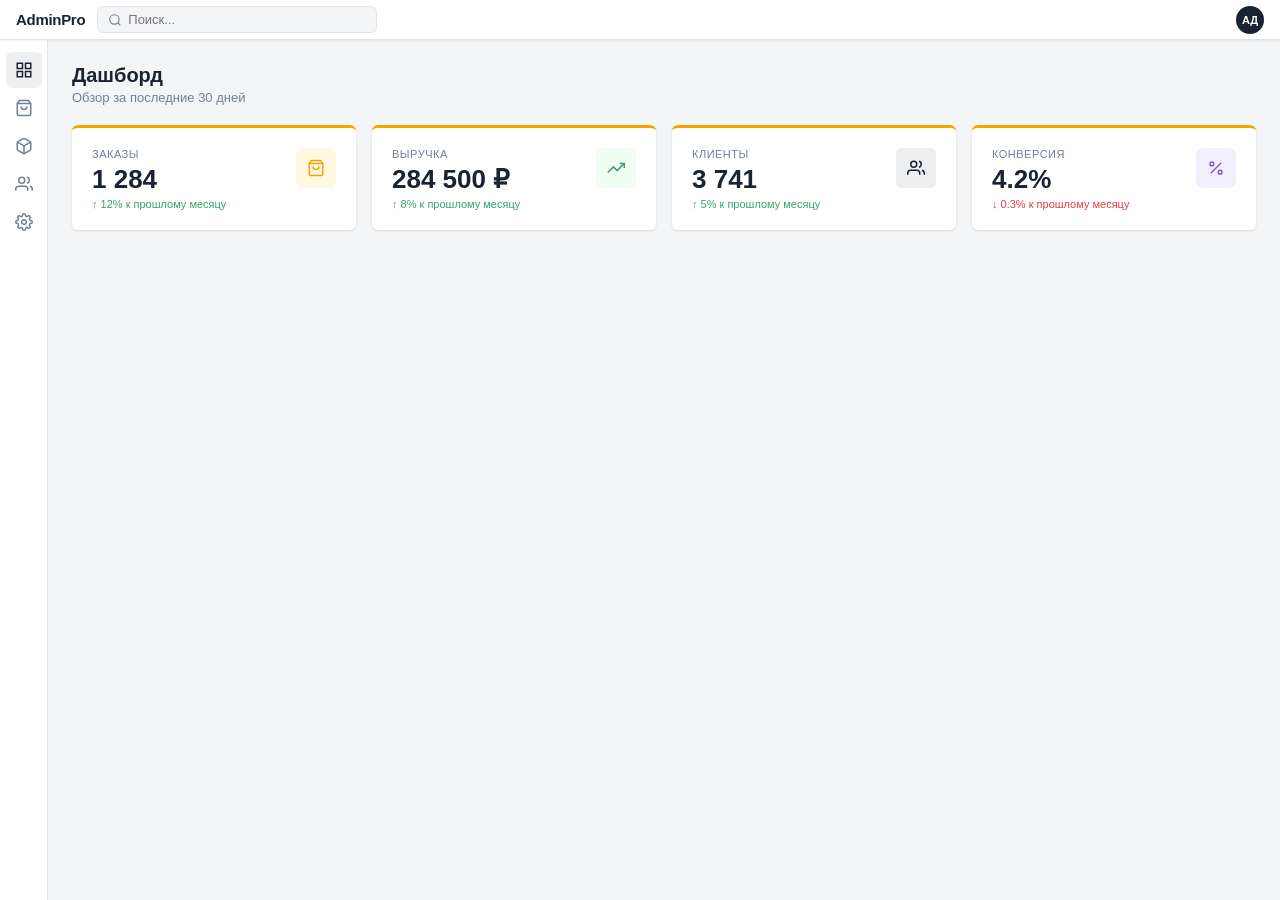
==== admin/index.html @ fb573ffe "feat: dashboard stat cards" ====
<!DOCTYPE html>
<html lang="ru">
<head>
  <meta charset="UTF-8">
  <meta name="viewport" content="width=device-width, initial-scale=1.0">
  <title>AdminPro — Панель управления</title>
  <style>
    :root {
      --navy: #1a2332;
      --orange: #f0a500;
      --bg: #f4f5f7;
      --white: #ffffff;
      --border: #e2e4e8;
      --text: #2d3748;
      --muted: #718096;
      --green: #38a169;
      --red: #e53e3e;
      --purple: #805ad5;
      --topbar-h: 40px;
      --sidebar-w: 48px;
      --radius: 6px;
      --shadow: 0 1px 3px rgba(0,0,0,0.08), 0 1px 2px rgba(0,0,0,0.04);
    }
    *, *::before, *::after { box-sizing: border-box; margin: 0; padding: 0; }
    body { font-family: -apple-system, BlinkMacSystemFont, 'Segoe UI', sans-serif; background: var(--bg); color: var(--text); font-size: 14px; }
    a { text-decoration: none; color: inherit; }

    /* LAYOUT */
    .topbar {
      position: fixed; top: 0; left: 0; right: 0; height: var(--topbar-h);
      background: var(--white); border-bottom: 1px solid var(--border);
      display: flex; align-items: center; padding: 0 16px; gap: 12px;
      z-index: 100; box-shadow: 0 1px 3px rgba(0,0,0,0.06);
    }
    .app { display: flex; padding-top: var(--topbar-h); min-height: 100vh; }
    .sidebar {
      position: fixed; top: var(--topbar-h); left: 0; bottom: 0; width: var(--sidebar-w);
      background: var(--white); border-right: 1px solid var(--border);
      display: flex; flex-direction: column; align-items: center; padding: 12px 0; gap: 2px;
      z-index: 90;
    }
    .main { flex: 1; margin-left: var(--sidebar-w); padding: 24px; }

    /* SECTIONS */
    .section { display: none; }
    .section.active { display: block; animation: fadeIn 0.2s ease; }
    @keyframes fadeIn { from { opacity: 0; transform: translateY(6px); } to { opacity: 1; transform: translateY(0); } }

    /* PAGE HEADER */
    .page-header { margin-bottom: 20px; }
    .page-title { font-size: 20px; font-weight: 700; color: var(--navy); }
    .page-sub { font-size: 13px; color: var(--muted); margin-top: 3px; }

    /* CARD */
    .card { background: var(--white); border-radius: var(--radius); padding: 20px; box-shadow: var(--shadow); }

    /* TABLE */
    .table-wrap { background: var(--white); border-radius: var(--radius); box-shadow: var(--shadow); overflow: hidden; }
    table { width: 100%; border-collapse: collapse; }
    th { padding: 10px 16px; text-align: left; font-size: 11px; font-weight: 600; color: var(--muted); text-transform: uppercase; letter-spacing: 0.5px; border-bottom: 1px solid var(--border); background: var(--bg); }
    td { padding: 12px 16px; border-bottom: 1px solid var(--border); font-size: 13px; }
    tr:last-child td { border-bottom: none; }
    tbody tr:hover td { background: #fafbfc; }

    /* BADGES */
    .badge { display: inline-block; padding: 2px 8px; border-radius: 20px; font-size: 11px; font-weight: 600; }
    .badge-new { background: #fff8e1; color: #b7791f; }
    .badge-done { background: #f0fff4; color: #276749; }
    .badge-cancel { background: #fff5f5; color: #c53030; }
    .badge-active { background: #f0fff4; color: #276749; }
    .badge-inactive { background: var(--bg); color: var(--muted); }

    /* BUTTON */
    .btn { display: inline-flex; align-items: center; gap: 6px; padding: 7px 14px; border-radius: var(--radius); font-size: 13px; font-weight: 500; cursor: pointer; border: none; transition: opacity 0.15s, background 0.15s; }
    .btn-primary { background: var(--navy); color: var(--white); }
    .btn-primary:hover { background: #243347; }
    .btn-outline { background: var(--white); color: var(--text); border: 1px solid var(--border); }
    .btn-outline:hover { background: var(--bg); }
    .btn-outline.active { background: var(--navy); color: var(--white); border-color: var(--navy); }

    /* TOAST */
    .toast {
      position: fixed; bottom: 24px; right: 24px;
      background: var(--navy); color: var(--white);
      padding: 10px 16px; border-radius: var(--radius); font-size: 13px; font-weight: 500;
      opacity: 0; transform: translateY(8px); transition: opacity 0.2s, transform 0.2s;
      pointer-events: none; z-index: 999;
    }
    .toast.show { opacity: 1; transform: translateY(0); }

    /* TOPBAR */
    .topbar-logo { font-weight: 700; font-size: 15px; color: var(--navy); letter-spacing: -0.3px; white-space: nowrap; }
    .topbar-search {
      display: flex; align-items: center; gap: 6px;
      background: var(--bg); border: 1px solid var(--border);
      border-radius: var(--radius); padding: 5px 10px; flex: 1; max-width: 280px;
    }
    .topbar-search input { border: none; background: none; outline: none; font-size: 13px; color: var(--text); width: 100%; }
    .topbar-search svg { color: var(--muted); flex-shrink: 0; }
    .topbar-spacer { flex: 1; }
    .topbar-avatar {
      width: 28px; height: 28px; border-radius: 50%;
      background: var(--navy); color: var(--white);
      display: flex; align-items: center; justify-content: center;
      font-size: 11px; font-weight: 600; cursor: pointer; flex-shrink: 0;
    }

    /* SIDEBAR */
    .nav-item {
      position: relative; width: 36px; height: 36px; border-radius: var(--radius);
      display: flex; align-items: center; justify-content: center;
      cursor: pointer; color: var(--muted); transition: color 0.15s, background 0.15s;
    }
    .nav-item:hover { background: var(--bg); color: var(--navy); }
    .nav-item.active { color: var(--navy); background: rgba(26,35,50,0.07); }
    .nav-item svg { width: 18px; height: 18px; }
    .nav-tooltip {
      position: absolute; left: calc(100% + 10px); top: 50%; transform: translateY(-50%);
      background: var(--navy); color: var(--white); font-size: 12px; padding: 4px 8px;
      border-radius: 4px; white-space: nowrap; pointer-events: none;
      opacity: 0; transition: opacity 0.15s; z-index: 200;
    }
    .nav-item:hover .nav-tooltip { opacity: 1; }

    /* DASHBOARD — STAT CARDS */
    .stat-grid { display: grid; grid-template-columns: repeat(4, 1fr); gap: 16px; margin-bottom: 24px; }
    .stat-card {
      background: var(--white); border-radius: var(--radius); padding: 20px;
      box-shadow: var(--shadow); border-top: 3px solid var(--orange);
      display: flex; justify-content: space-between; align-items: flex-start;
    }
    .stat-label { font-size: 11px; color: var(--muted); text-transform: uppercase; letter-spacing: 0.5px; margin-bottom: 6px; }
    .stat-value { font-size: 26px; font-weight: 700; color: var(--navy); line-height: 1; }
    .stat-change { font-size: 11px; margin-top: 6px; }
    .stat-change.up { color: var(--green); }
    .stat-change.down { color: var(--red); }
    .stat-icon { width: 40px; height: 40px; border-radius: var(--radius); display: flex; align-items: center; justify-content: center; flex-shrink: 0; }
    .stat-icon svg { width: 18px; height: 18px; }
    .stat-icon.c-orange { background: #fff8e1; color: var(--orange); }
    .stat-icon.c-green  { background: #f0fff4; color: var(--green); }
    .stat-icon.c-navy   { background: rgba(26,35,50,0.07); color: var(--navy); }
    .stat-icon.c-purple { background: #f5f0ff; color: var(--purple); }
  </style>
</head>
<body>
  <header class="topbar"><span class="topbar-logo">AdminPro</span>
    <div class="topbar-search">
      <svg width="14" height="14" viewBox="0 0 24 24" fill="none" stroke="currentColor" stroke-width="2">
        <circle cx="11" cy="11" r="8"/><line x1="21" y1="21" x2="16.65" y2="16.65"/>
      </svg>
      <input type="text" placeholder="Поиск...">
    </div>
    <div class="topbar-spacer"></div>
    <div class="topbar-avatar">АД</div></header>
  <div class="app">
    <nav class="sidebar">
      <div class="nav-item active" data-section="dashboard">
        <svg viewBox="0 0 24 24" fill="none" stroke="currentColor" stroke-width="2">
          <rect x="3" y="3" width="7" height="7"/><rect x="14" y="3" width="7" height="7"/>
          <rect x="3" y="14" width="7" height="7"/><rect x="14" y="14" width="7" height="7"/>
        </svg>
        <span class="nav-tooltip">Дашборд</span>
      </div>
      <div class="nav-item" data-section="orders">
        <svg viewBox="0 0 24 24" fill="none" stroke="currentColor" stroke-width="2">
          <path d="M6 2L3 6v14a2 2 0 002 2h14a2 2 0 002-2V6l-3-4z"/>
          <line x1="3" y1="6" x2="21" y2="6"/>
          <path d="M16 10a4 4 0 01-8 0"/>
        </svg>
        <span class="nav-tooltip">Заказы</span>
      </div>
      <div class="nav-item" data-section="products">
        <svg viewBox="0 0 24 24" fill="none" stroke="currentColor" stroke-width="2">
          <path d="M21 16V8a2 2 0 00-1-1.73l-7-4a2 2 0 00-2 0l-7 4A2 2 0 003 8v8a2 2 0 001 1.73l7 4a2 2 0 002 0l7-4A2 2 0 0021 16z"/>
          <polyline points="3.27 6.96 12 12.01 20.73 6.96"/>
          <line x1="12" y1="22.08" x2="12" y2="12"/>
        </svg>
        <span class="nav-tooltip">Товары</span>
      </div>
      <div class="nav-item" data-section="clients">
        <svg viewBox="0 0 24 24" fill="none" stroke="currentColor" stroke-width="2">
          <path d="M17 21v-2a4 4 0 00-4-4H5a4 4 0 00-4 4v2"/>
          <circle cx="9" cy="7" r="4"/>
          <path d="M23 21v-2a4 4 0 00-3-3.87"/>
          <path d="M16 3.13a4 4 0 010 7.75"/>
        </svg>
        <span class="nav-tooltip">Клиенты</span>
      </div>
      <div class="nav-item" data-section="settings">
        <svg viewBox="0 0 24 24" fill="none" stroke="currentColor" stroke-width="2">
          <circle cx="12" cy="12" r="3"/>
          <path d="M19.4 15a1.65 1.65 0 00.33 1.82l.06.06a2 2 0 010 2.83 2 2 0 01-2.83 0l-.06-.06a1.65 1.65 0 00-1.82-.33 1.65 1.65 0 00-1 1.51V21a2 2 0 01-4 0v-.09A1.65 1.65 0 009 19.4a1.65 1.65 0 00-1.82.33l-.06.06a2 2 0 01-2.83-2.83l.06-.06A1.65 1.65 0 004.68 15a1.65 1.65 0 00-1.51-1H3a2 2 0 010-4h.09A1.65 1.65 0 004.6 9a1.65 1.65 0 00-.33-1.82l-.06-.06a2 2 0 012.83-2.83l.06.06A1.65 1.65 0 009 4.68a1.65 1.65 0 001-1.51V3a2 2 0 014 0v.09a1.65 1.65 0 001 1.51 1.65 1.65 0 001.82-.33l.06-.06a2 2 0 012.83 2.83l-.06.06A1.65 1.65 0 0019.4 9a1.65 1.65 0 001.51 1H21a2 2 0 010 4h-.09a1.65 1.65 0 00-1.51 1z"/>
        </svg>
        <span class="nav-tooltip">Настройки</span>
      </div>
    </nav>
    <main class="main">
      <section id="dashboard" class="section active">
        <div class="page-header">
          <h1 class="page-title">Дашборд</h1>
          <p class="page-sub">Обзор за последние 30 дней</p>
        </div>
        <div class="stat-grid">
          <div class="stat-card">
            <div>
              <div class="stat-label">Заказы</div>
              <div class="stat-value">1 284</div>
              <div class="stat-change up">↑ 12% к прошлому месяцу</div>
            </div>
            <div class="stat-icon c-orange">
              <svg viewBox="0 0 24 24" fill="none" stroke="currentColor" stroke-width="2">
                <path d="M6 2L3 6v14a2 2 0 002 2h14a2 2 0 002-2V6l-3-4z"/>
                <line x1="3" y1="6" x2="21" y2="6"/><path d="M16 10a4 4 0 01-8 0"/>
              </svg>
            </div>
          </div>
          <div class="stat-card">
            <div>
              <div class="stat-label">Выручка</div>
              <div class="stat-value">284 500 ₽</div>
              <div class="stat-change up">↑ 8% к прошлому месяцу</div>
            </div>
            <div class="stat-icon c-green">
              <svg viewBox="0 0 24 24" fill="none" stroke="currentColor" stroke-width="2">
                <polyline points="23 6 13.5 15.5 8.5 10.5 1 18"/>
                <polyline points="17 6 23 6 23 12"/>
              </svg>
            </div>
          </div>
          <div class="stat-card">
            <div>
              <div class="stat-label">Клиенты</div>
              <div class="stat-value">3 741</div>
              <div class="stat-change up">↑ 5% к прошлому месяцу</div>
            </div>
            <div class="stat-icon c-navy">
              <svg viewBox="0 0 24 24" fill="none" stroke="currentColor" stroke-width="2">
                <path d="M17 21v-2a4 4 0 00-4-4H5a4 4 0 00-4 4v2"/>
                <circle cx="9" cy="7" r="4"/>
                <path d="M23 21v-2a4 4 0 00-3-3.87"/><path d="M16 3.13a4 4 0 010 7.75"/>
              </svg>
            </div>
          </div>
          <div class="stat-card">
            <div>
              <div class="stat-label">Конверсия</div>
              <div class="stat-value">4.2%</div>
              <div class="stat-change down">↓ 0.3% к прошлому месяцу</div>
            </div>
            <div class="stat-icon c-purple">
              <svg viewBox="0 0 24 24" fill="none" stroke="currentColor" stroke-width="2">
                <line x1="19" y1="5" x2="5" y2="19"/>
                <circle cx="6.5" cy="6.5" r="2.5"/><circle cx="17.5" cy="17.5" r="2.5"/>
              </svg>
            </div>
          </div>
        </div>
        <!-- DASHBOARD-BOTTOM -->
      </section>
      <section id="orders" class="section"><!-- ORDERS --></section>
      <section id="products" class="section"><!-- PRODUCTS --></section>
      <section id="clients" class="section"><!-- CLIENTS --></section>
      <section id="settings" class="section"><!-- SETTINGS --></section>
    </main>
  </div>
  <div id="toast" class="toast"></div>
  <script>
    // NAV
    document.querySelectorAll('.nav-item').forEach(item => {
      item.addEventListener('click', () => {
        document.querySelectorAll('.nav-item').forEach(i => i.classList.remove('active'));
        document.querySelectorAll('.section').forEach(s => s.classList.remove('active'));
        item.classList.add('active');
        document.getElementById(item.dataset.section).classList.add('active');
      });
    });

    // FILTER
    // TOAST
    // RENDER
  </script>
</body>
</html>
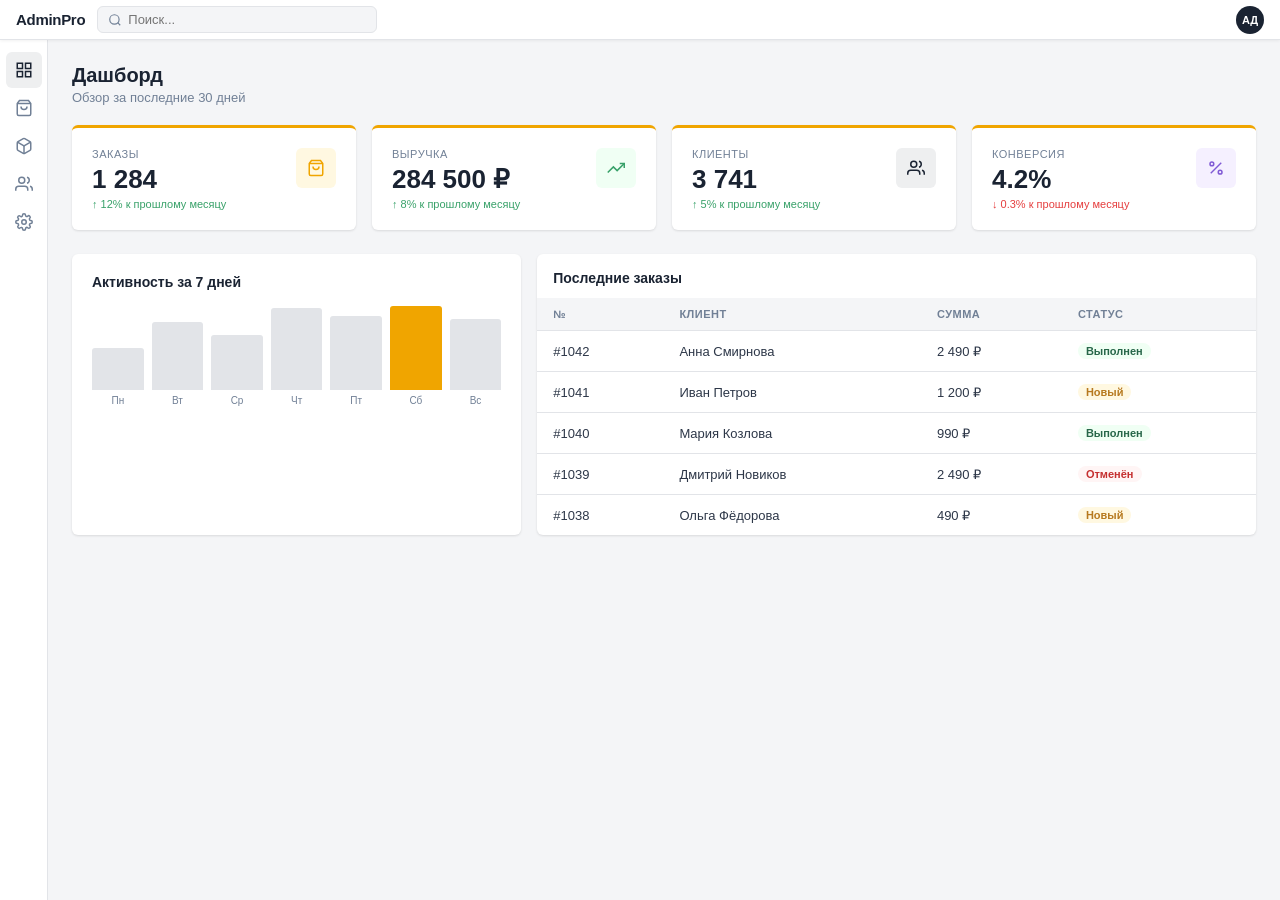
==== commit d20c131f: "feat: dashboard chart and last orders" ====
--- a/admin/index.html
+++ b/admin/index.html
@@ -140,6 +140,16 @@
     .stat-icon.c-green  { background: #f0fff4; color: var(--green); }
     .stat-icon.c-navy   { background: rgba(26,35,50,0.07); color: var(--navy); }
     .stat-icon.c-purple { background: #f5f0ff; color: var(--purple); }
+
+    /* DASHBOARD — CHART + LAST ORDERS */
+    .dash-row { display: grid; grid-template-columns: 1fr 1.6fr; gap: 16px; }
+    .chart-title { font-size: 14px; font-weight: 600; color: var(--navy); margin-bottom: 16px; }
+    .chart-bars { display: flex; align-items: flex-end; gap: 8px; height: 100px; }
+    .bar-wrap { flex: 1; display: flex; flex-direction: column; align-items: center; gap: 5px; height: 100%; justify-content: flex-end; }
+    .bar { width: 100%; background: var(--border); border-radius: 3px 3px 0 0; transition: background 0.2s; min-height: 4px; }
+    .bar:hover, .bar.hi { background: var(--orange); }
+    .bar-day { font-size: 10px; color: var(--muted); }
+    .section-label { font-size: 14px; font-weight: 600; color: var(--navy); padding: 16px 16px 12px; }
   </style>
 </head>
 <body>
@@ -255,7 +265,33 @@
             </div>
           </div>
         </div>
-        <!-- DASHBOARD-BOTTOM -->
+        <div class="dash-row">
+          <div class="card">
+            <div class="chart-title">Активность за 7 дней</div>
+            <div class="chart-bars">
+              <div class="bar-wrap"><div class="bar" style="height:42%"></div><span class="bar-day">Пн</span></div>
+              <div class="bar-wrap"><div class="bar" style="height:68%"></div><span class="bar-day">Вт</span></div>
+              <div class="bar-wrap"><div class="bar" style="height:55%"></div><span class="bar-day">Ср</span></div>
+              <div class="bar-wrap"><div class="bar" style="height:82%"></div><span class="bar-day">Чт</span></div>
+              <div class="bar-wrap"><div class="bar" style="height:74%"></div><span class="bar-day">Пт</span></div>
+              <div class="bar-wrap"><div class="bar hi" style="height:93%"></div><span class="bar-day">Сб</span></div>
+              <div class="bar-wrap"><div class="bar" style="height:71%"></div><span class="bar-day">Вс</span></div>
+            </div>
+          </div>
+          <div class="table-wrap">
+            <div class="section-label">Последние заказы</div>
+            <table>
+              <thead><tr><th>№</th><th>Клиент</th><th>Сумма</th><th>Статус</th></tr></thead>
+              <tbody>
+                <tr><td>#1042</td><td>Анна Смирнова</td><td>2 490 ₽</td><td><span class="badge badge-done">Выполнен</span></td></tr>
+                <tr><td>#1041</td><td>Иван Петров</td><td>1 200 ₽</td><td><span class="badge badge-new">Новый</span></td></tr>
+                <tr><td>#1040</td><td>Мария Козлова</td><td>990 ₽</td><td><span class="badge badge-done">Выполнен</span></td></tr>
+                <tr><td>#1039</td><td>Дмитрий Новиков</td><td>2 490 ₽</td><td><span class="badge badge-cancel">Отменён</span></td></tr>
+                <tr><td>#1038</td><td>Ольга Фёдорова</td><td>490 ₽</td><td><span class="badge badge-new">Новый</span></td></tr>
+              </tbody>
+            </table>
+          </div>
+        </div>
       </section>
       <section id="orders" class="section"><!-- ORDERS --></section>
       <section id="products" class="section"><!-- PRODUCTS --></section>
